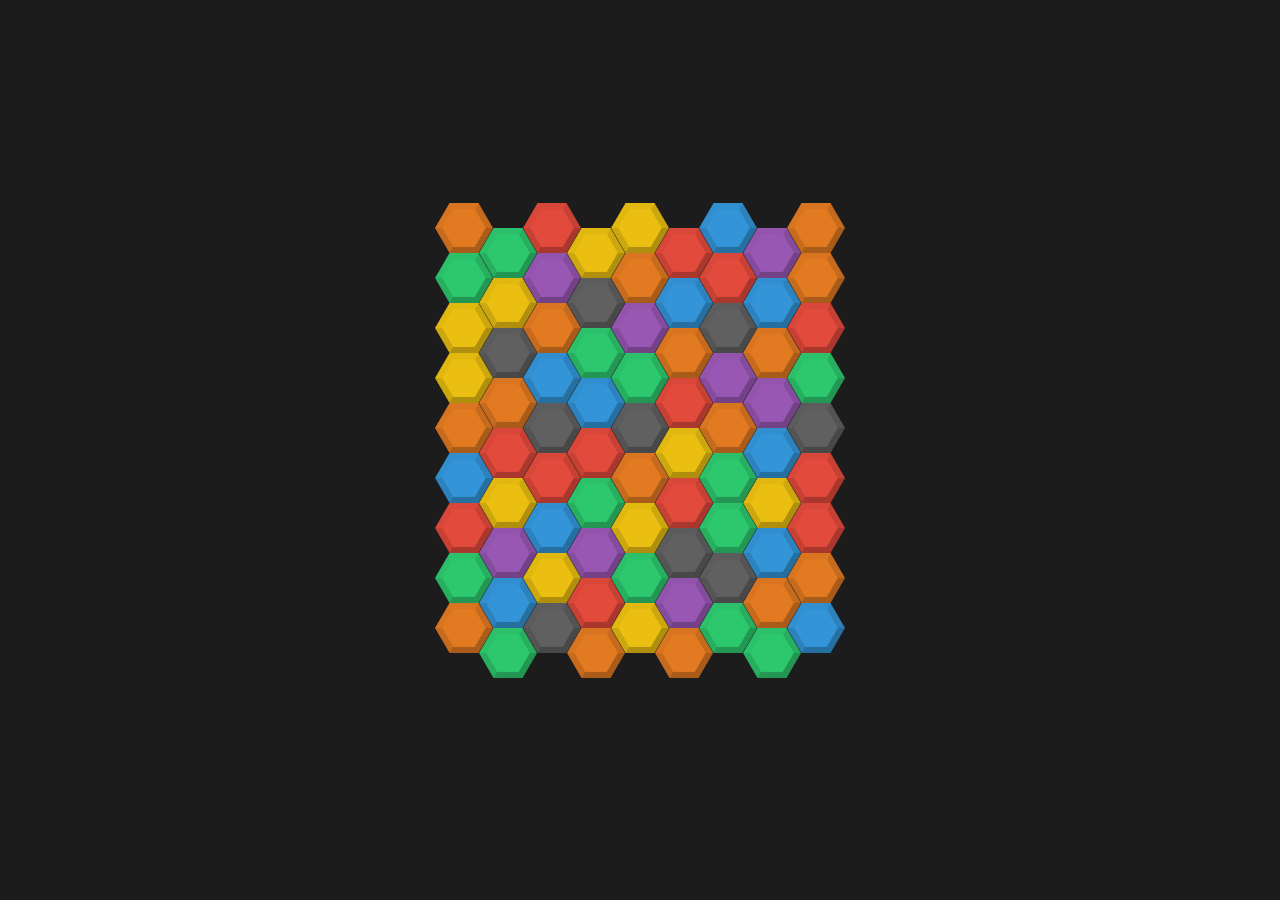
==== index.html @ f7f5990a "d" ====
<html>

<head>

<link rel="stylesheet" type="text/css" href="styles.css" />

<link rel="preload" href="bomb_blue.png">
<link rel="preload" href="bomb_dark.png">
<link rel="preload" href="bomb_green.png">
<link rel="preload" href="bomb_orange.png">
<link rel="preload" href="bomb_purple.png">
<link rel="preload" href="bomb_red.png">
<link rel="preload" href="bomb_yellow.png">

<link rel="preload" href="hex.png">
<link rel="preload" href="hexb_black.png">
<link rel="preload" href="hexb_blue.png">
<link rel="preload" href="hexb_border.png">
<link rel="preload" href="hexb_dark.png">
<link rel="preload" href="hexb_green.png">
<link rel="preload" href="hexb_orange.png">
<link rel="preload" href="hexb_purple.png">
<link rel="preload" href="hexb_red.png">
<link rel="preload" href="hexb_yellow.png">
<link rel="preload" href="hexb.png">

<link rel="preload" href="rot_ccw.png">
<link rel="preload" href="rot_cw.png">

<link rel="preload" href="sp_1.png">
<link rel="preload" href="sp_2.png">

<script type="text/javascript" src="jsplus.js"></script>
<script type="text/javascript" src="scripts.js"></script>

</head>

<body>

<div id="blockarea">
</div>

<div id="winscreen">
    <h1>You won!</h1>
    <button class="replayB">Replay</button>
</div>

<div id="losescreen">
    <h1>Game Over</h1>
    <p>A bomb exploded.</p>
    <button class="replayB">Replay</button>
</div>

</body>
</html>
---- styles.css ----
.hexblock {
	width: 60px;
	height: 50px;
	float: left;
	/*background-color: #00FF00;*/
	/*border: 1px solid #000000;*/
	background-size: auto 50px;
	background-repeat: no-repeat;
	background-position: center;
	text-align: center;

	display: inline-flex;
	align-items: center;
	justify-content: center;
}

.hexblock span {
	margin-right: 4px;
}

.hexblock_hl, .rot_ind_cw, .rot_ind_ccw {
	display: none;
	width: 60px;
	height: 50px;
	float: left;
	background-image: url("hexb_border.png");
	background-size: auto 50px;
	background-repeat: no-repeat;
	background-position: center;
	text-align: center;
	position: absolute;
	top: 500px;
	left: 500px;
}

.rot_ind_ccw { background-image: url("rot_ccw.png"); }
.rot_ind_cw { background-image: url("rot_cw.png"); }

.dummy {
	display: inline-block;
	width: 50px;
	height: 25px;
	clear: left;
	float: left;
	background-color: #000;
}

html, body {
	width: 100%;
	height: 100%;

	margin: 0;
	padding: 0;

	overflow: hidden;
}

body {
	display: flex;
	align-items: center;
	justify-content: center;
	flex-direction: column;
	background-color: #1c1c1c;
	color: #ffffff;
}

#blockarea {
	width: 412px;
	height: 495px;
	position: relative;
}

#winscreen, #losescreen {
	position: absolute;
	top: 0;
	left: 0;
	right: 0;
	bottom: 0;

	display: none;

	flex-direction: column;
	align-items: center;
	justify-content: center;

	background-color: #1c1c1c;
}
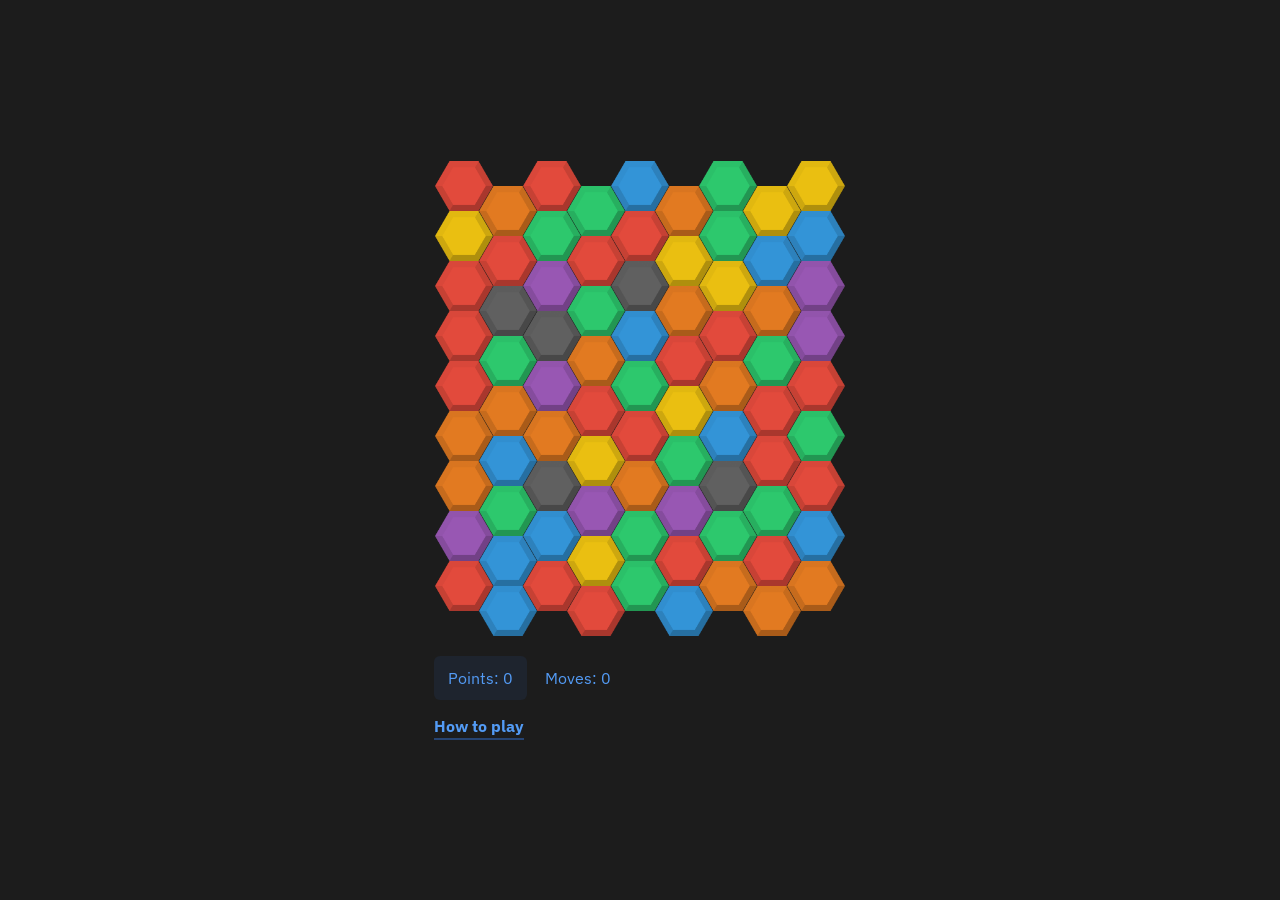
==== commit ff0eabe5: "e" ====
--- a/index.html
+++ b/index.html
@@ -1,55 +1,72 @@
 <html>
+	<head>
+		<link rel="stylesheet" type="text/css" href="styles.css" />
 
-<head>
+		<link rel="preload" href="bomb_blue.png" />
+		<link rel="preload" href="bomb_dark.png" />
+		<link rel="preload" href="bomb_green.png" />
+		<link rel="preload" href="bomb_orange.png" />
+		<link rel="preload" href="bomb_purple.png" />
+		<link rel="preload" href="bomb_red.png" />
+		<link rel="preload" href="bomb_yellow.png" />
 
-<link rel="stylesheet" type="text/css" href="styles.css" />
+		<link rel="preload" href="hex.png" />
+		<link rel="preload" href="hexb_black.png" />
+		<link rel="preload" href="hexb_blue.png" />
+		<link rel="preload" href="hexb_border.png" />
+		<link rel="preload" href="hexb_dark.png" />
+		<link rel="preload" href="hexb_green.png" />
+		<link rel="preload" href="hexb_orange.png" />
+		<link rel="preload" href="hexb_purple.png" />
+		<link rel="preload" href="hexb_red.png" />
+		<link rel="preload" href="hexb_yellow.png" />
+		<link rel="preload" href="hexb.png" />
 
-<link rel="preload" href="bomb_blue.png">
-<link rel="preload" href="bomb_dark.png">
-<link rel="preload" href="bomb_green.png">
-<link rel="preload" href="bomb_orange.png">
-<link rel="preload" href="bomb_purple.png">
-<link rel="preload" href="bomb_red.png">
-<link rel="preload" href="bomb_yellow.png">
+		<link rel="preload" href="rot_ccw.png" />
+		<link rel="preload" href="rot_cw.png" />
 
-<link rel="preload" href="hex.png">
-<link rel="preload" href="hexb_black.png">
-<link rel="preload" href="hexb_blue.png">
-<link rel="preload" href="hexb_border.png">
-<link rel="preload" href="hexb_dark.png">
-<link rel="preload" href="hexb_green.png">
-<link rel="preload" href="hexb_orange.png">
-<link rel="preload" href="hexb_purple.png">
-<link rel="preload" href="hexb_red.png">
-<link rel="preload" href="hexb_yellow.png">
-<link rel="preload" href="hexb.png">
+		<link rel="preload" href="sp_1.png" />
+		<link rel="preload" href="sp_2.png" />
 
-<link rel="preload" href="rot_ccw.png">
-<link rel="preload" href="rot_cw.png">
+		<script type="text/javascript" src="jsplus.js"></script>
+		<script type="text/javascript" src="scripts.js"></script>
+	</head>
 
-<link rel="preload" href="sp_1.png">
-<link rel="preload" href="sp_2.png">
+	<body>
+		<div id="blockarea"></div>
 
-<script type="text/javascript" src="jsplus.js"></script>
-<script type="text/javascript" src="scripts.js"></script>
+		<div class="row" style="margin-bottom: 1rem">
+			<div class="primary stat">
+				<span>Points:</span>
+				<span id="points">0</span>
+			</div>
+			<div class="stat">
+				<span>Moves:</span>
+				<span id="moves">0</span>
+			</div>
+		</div>
 
-</head>
+		<div class="row">
+			<a href="#">How to play</a>
+		</div>
 
-<body>
+		<div id="winscreen">
+			<h1>You won!</h1>
+			<button class="replayB">Replay</button>
+		</div>
 
-<div id="blockarea">
-</div>
+		<div id="losescreen">
+			<h1>Game Over</h1>
+			<p>A bomb exploded.</p>
+			<button class="replayB">Replay</button>
+		</div>
 
-<div id="winscreen">
-    <h1>You won!</h1>
-    <button class="replayB">Replay</button>
-</div>
-
-<div id="losescreen">
-    <h1>Game Over</h1>
-    <p>A bomb exploded.</p>
-    <button class="replayB">Replay</button>
-</div>
-
-</body>
+		<script>
+			document
+				.querySelectorAll('.replayB')
+				.forEach((e) =>
+					e.addEventListener('click', () => window.location.reload())
+				);
+		</script>
+	</body>
 </html>
--- a/styles.css
+++ b/styles.css
@@ -1,3 +1,5 @@
+@import url('https://fonts.googleapis.com/css2?family=IBM+Plex+Sans:ital,wght@0,300;0,400;0,500;0,700;1,300;1,400;1,500;1,700&display=swap');
+
 .hexblock {
 	width: 60px;
 	height: 50px;
@@ -62,12 +64,20 @@
 	flex-direction: column;
 	background-color: #1c1c1c;
 	color: #ffffff;
+
+	font-family: 'IBM Plex Sans', sans-serif;
+}
+
+* {
+	font-family: inherit;
 }
 
 #blockarea {
 	width: 412px;
 	height: 495px;
 	position: relative;
+	
+	overflow: hidden;
 }
 
 #winscreen, #losescreen {
@@ -84,4 +94,56 @@
 	justify-content: center;
 
 	background-color: #1c1c1c;
+}
+
+.row {
+	display: flex;
+	gap: 1rem;
+	max-width: 412px;
+	width: 100%;
+}
+
+.stat {
+	padding: 0.75rem 0.125rem;
+	color: #539bf5;
+	border-radius: 6px;
+}
+
+.primary.stat {
+	padding: 0.75rem 0.875rem;
+	background-color: rgba(49, 109, 202, 0.1);
+}
+
+a {
+	text-decoration: none;
+	color: #539bf5;
+	font-weight: 700;
+	padding-bottom: 2px;
+	border-bottom: solid 2px rgba(49, 109, 202, 0.5);
+}
+
+button {
+	height: 36px;
+	padding: 0 1rem;
+
+	border-radius: 6px;
+	border: none;
+
+	background-color: rgba(49, 109, 202, 1);
+	color: #ffffff;
+
+	font-size: 0.875rem;
+	font-family: inherit;
+	font-weight: 500;
+
+	transition: 145ms ease-out;
+}
+
+button:not(:focus):hover {
+	background-color: rgba(49, 109, 202, 0.9);
+}
+
+button:focus {
+	box-shadow: 0 0 0 3px rgba(49, 109, 202, 0.5);
+	transition: none;
 }
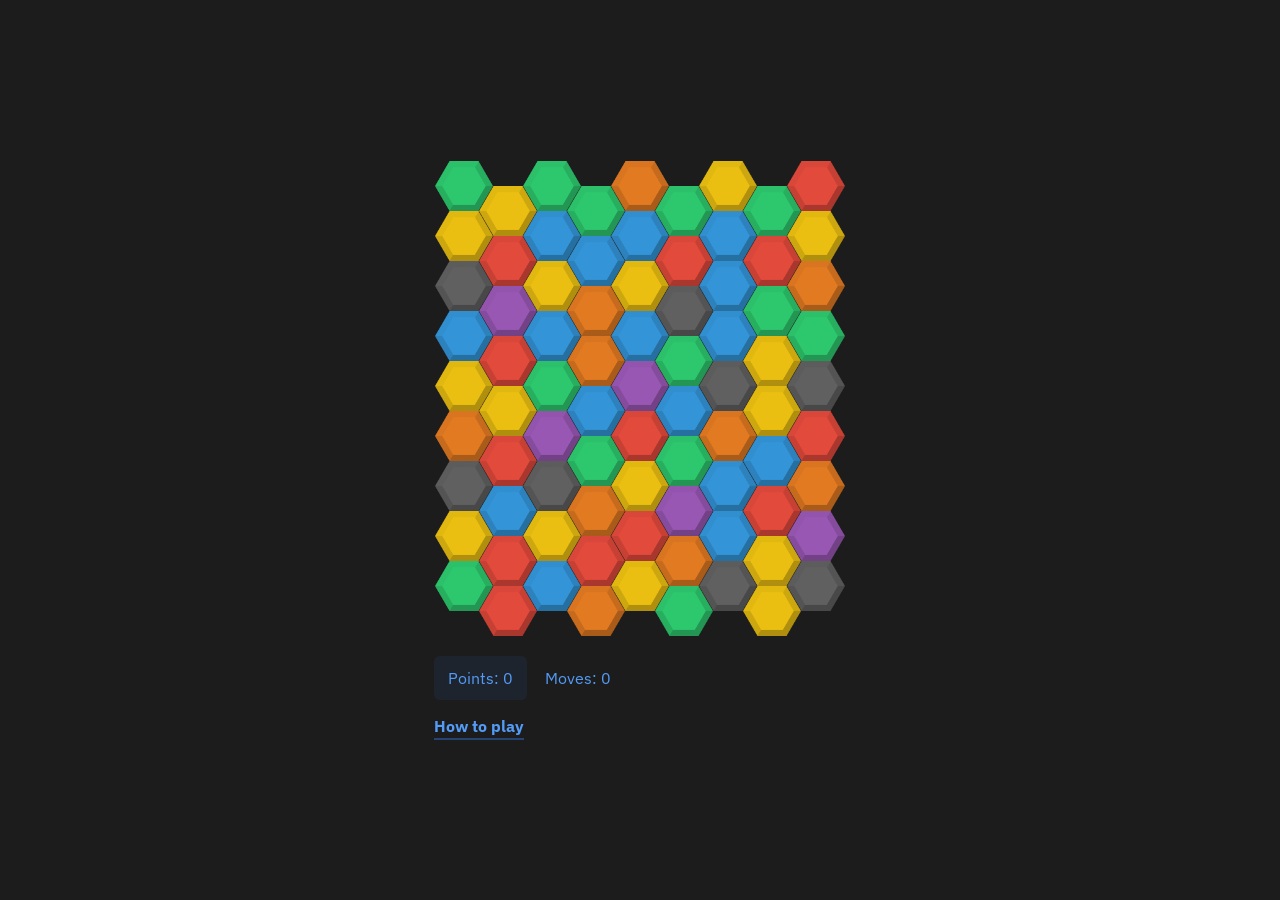
==== commit 24bb65f6: "f" ====
--- a/index.html
+++ b/index.html
@@ -47,7 +47,7 @@
 		</div>
 
 		<div class="row">
-			<a href="#">How to play</a>
+			<a href="https://github.com/RealSGII2/hexic/blob/main/howto.md" target="_blank">How to play</a>
 		</div>
 
 		<div id="winscreen">
